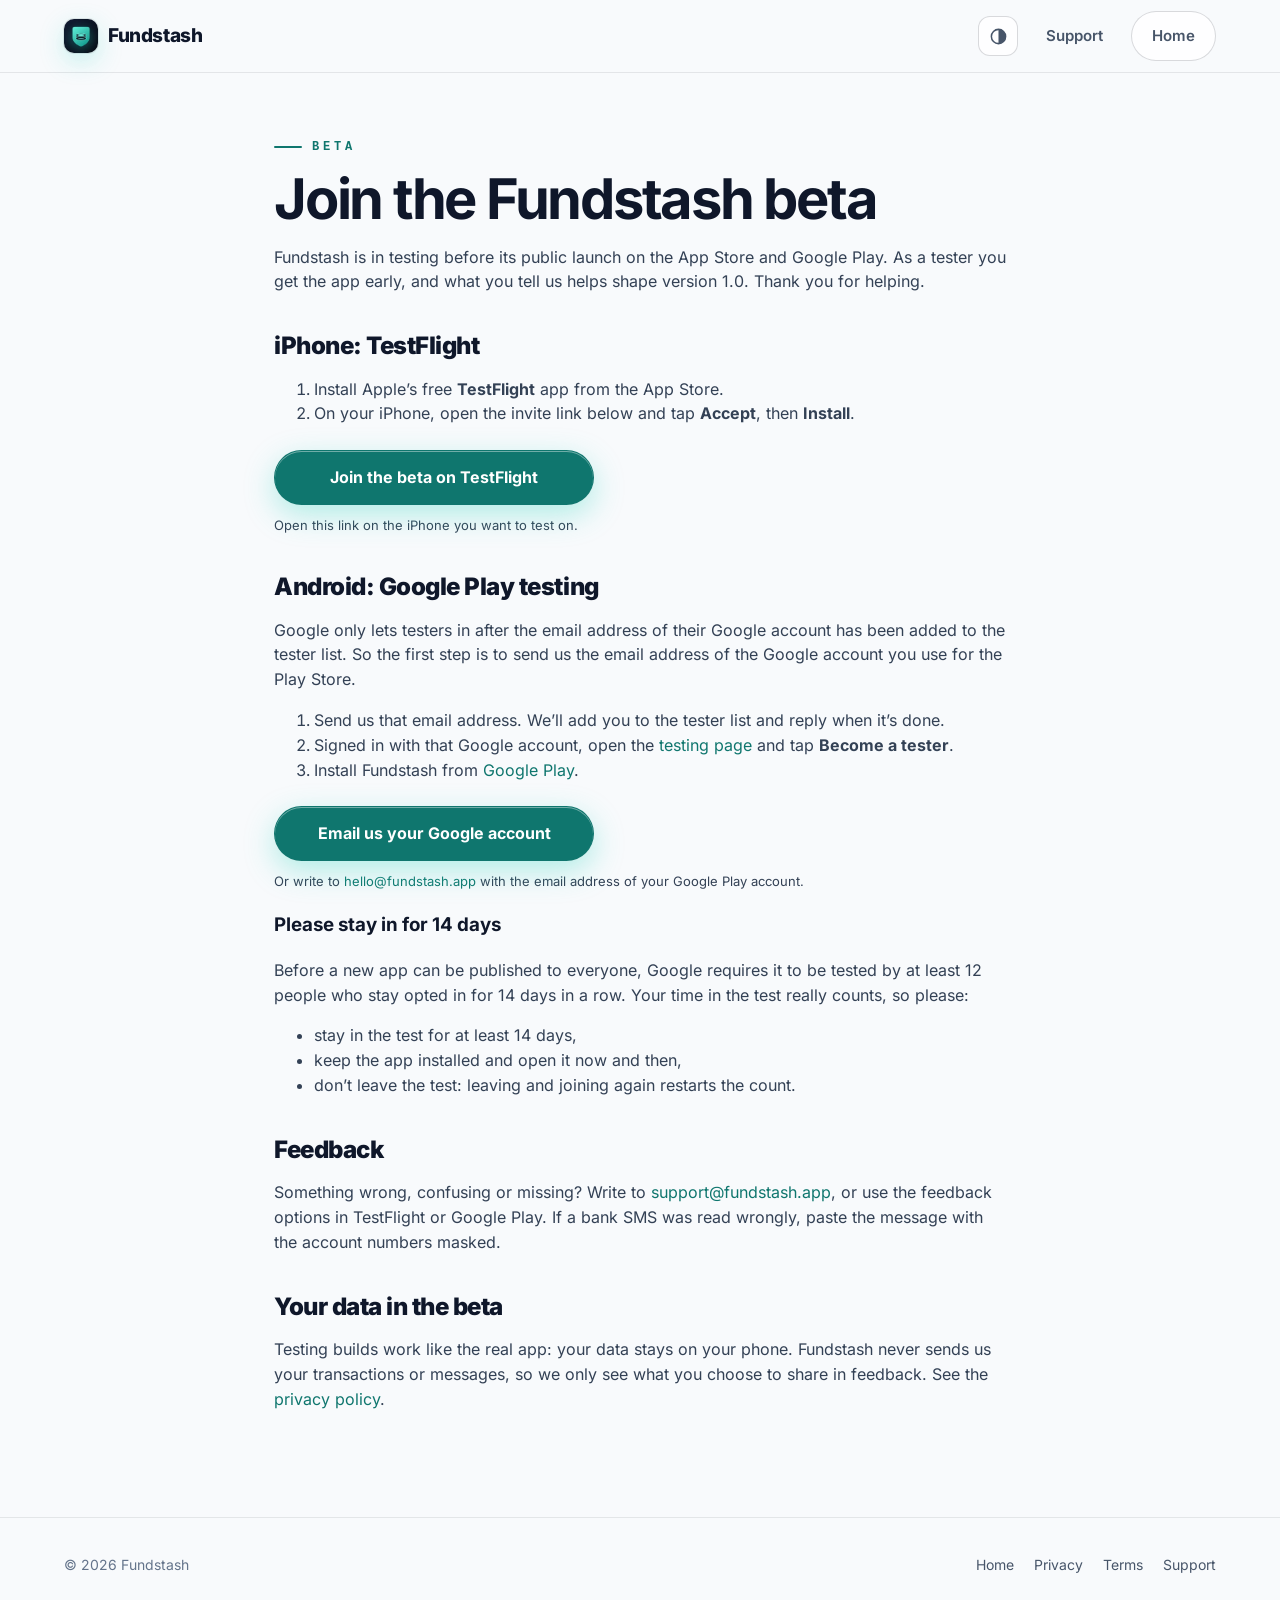
==== beta/index.html @ 2ff74f37 "Beta page for TestFlight and Google Play testing; store buttons lead to the beta until launch" ====
<!doctype html>
<html lang="en">
<head>
  <meta charset="utf-8">
  <meta name="viewport" content="width=device-width, initial-scale=1">
  <title>Join the Fundstash beta</title>
  <meta name="description" content="Fundstash is in testing before its public launch. Join the beta on iPhone with TestFlight or on Android through Google Play testing, and help shape version 1.0.">
  <link rel="canonical" href="https://fundstash.app/beta/">
  <meta property="og:type" content="website">
  <meta property="og:url" content="https://fundstash.app/beta/">
  <meta property="og:title" content="Join the Fundstash beta">
  <meta property="og:description" content="Fundstash is in testing before its public launch. Join on iPhone or Android and help shape version 1.0.">
  <meta property="og:image" content="https://fundstash.app/img/og.jpg">
  <meta property="og:image:width" content="1200">
  <meta property="og:image:height" content="630">
  <meta name="twitter:card" content="summary_large_image">
  <meta name="theme-color" content="#05080F" media="(prefers-color-scheme: dark)">
  <meta name="theme-color" content="#F8FAFC" media="(prefers-color-scheme: light)">
  <link rel="icon" href="/favicon.png">
  <link rel="manifest" href="/site.webmanifest">
  <link rel="stylesheet" href="/styles.css">
  <script src="/js/theme.js"></script>
</head>
<body>
  <header class="nav solid">
    <div class="wrap">
      <a class="brand" href="/"><img src="/img/icon-96.webp" alt="" width="32" height="32">Fundstash</a>
      <nav aria-label="Main"><button class="theme-toggle" id="theme-toggle" type="button" aria-label="Theme: system (click to change)"><svg class="t-system" viewBox="0 0 24 24" aria-hidden="true"><circle cx="12" cy="12" r="9"/><path d="M12 3a9 9 0 0 1 0 18z"/></svg><svg class="t-light" viewBox="0 0 24 24" aria-hidden="true"><circle cx="12" cy="12" r="4"/><path d="M12 2v2M12 20v2M4.93 4.93l1.41 1.41M17.66 17.66l1.41 1.41M2 12h2M20 12h2M6.34 17.66l-1.41 1.41M19.07 4.93l-1.41 1.41"/></svg><svg class="t-dark" viewBox="0 0 24 24" aria-hidden="true"><path d="M21 12.79A9 9 0 1 1 11.21 3 7 7 0 0 0 21 12.79z"/></svg></button><a href="/support/">Support</a><a class="btn btn-ghost" href="/">Home</a></nav>
    </div>
  </header>
  <main class="doc">
    <div class="eyebrow">Beta</div>
    <h1>Join the Fundstash beta</h1>
    <p>Fundstash is in testing before its public launch on the App Store and Google Play. As a tester you get the app early, and what you tell us helps shape version 1.0. Thank you for helping.</p>

    <h2 id="iphone">iPhone: TestFlight</h2>
    <ol>
      <li>Install Apple’s free <strong>TestFlight</strong> app from the App Store.</li>
      <li>On your iPhone, open the invite link below and tap <strong>Accept</strong>, then <strong>Install</strong>.</li>
    </ol>
    <div class="add-to-app">
      <a class="btn btn-primary" href="https://testflight.apple.com/join/BGxNwwqb">Join the beta on TestFlight</a>
      <p class="note">Open this link on the iPhone you want to test on.</p>
    </div>

    <h2 id="android">Android: Google Play testing</h2>
    <p>Google only lets testers in after the email address of their Google account has been added to the tester list. So the first step is to send us the email address of the Google account you use for the Play Store.</p>
    <ol>
      <li>Send us that email address. We’ll add you to the tester list and reply when it’s done.</li>
      <li>Signed in with that Google account, open the <a href="https://play.google.com/apps/testing/com.fundstash.app">testing page</a> and tap <strong>Become a tester</strong>.</li>
      <li>Install Fundstash from <a href="https://play.google.com/store/apps/details?id=com.fundstash.app">Google Play</a>.</li>
    </ol>
    <div class="add-to-app">
      <a class="btn btn-primary" href="mailto:hello@fundstash.app?subject=Add%20me%20to%20the%20Android%20beta&amp;body=Hi%2C%20please%20add%20me%20to%20the%20Fundstash%20Android%20beta.%0A%0AThe%20Google%20account%20email%20I%20use%20for%20Google%20Play%3A%20">Email us your Google account</a>
      <!-- DM link: add social handle here -->
      <p class="note">Or write to <a href="mailto:hello@fundstash.app">hello@fundstash.app</a> with the email address of your Google Play account.</p>
    </div>

    <h3 id="fourteen-days">Please stay in for 14 days</h3>
    <p>Before a new app can be published to everyone, Google requires it to be tested by at least 12 people who stay opted in for 14 days in a row. Your time in the test really counts, so please:</p>
    <ul>
      <li>stay in the test for at least 14 days,</li>
      <li>keep the app installed and open it now and then,</li>
      <li>don’t leave the test: leaving and joining again restarts the count.</li>
    </ul>

    <h2 id="feedback">Feedback</h2>
    <p>Something wrong, confusing or missing? Write to <a href="mailto:support@fundstash.app">support@fundstash.app</a>, or use the feedback options in TestFlight or Google Play. If a bank SMS was read wrongly, paste the message with the account numbers masked.</p>

    <h2 id="privacy">Your data in the beta</h2>
    <p>Testing builds work like the real app: your data stays on your phone. Fundstash never sends us your transactions or messages, so we only see what you choose to share in feedback. See the <a href="/privacy/">privacy policy</a>.</p>
  </main>
  <footer>
    <div class="wrap">
      <span>© 2026 Fundstash</span>
      <nav aria-label="Footer"><a href="/">Home</a><a href="/privacy/">Privacy</a><a href="/terms/">Terms</a><a href="/support/">Support</a></nav>
    </div>
  </footer>
</body>
</html>
---- styles.css ----
/* fundstash.app — self-hosted everything: no third-party fonts, scripts or trackers. */
@font-face {
  font-family: 'Inter';
  src: url('/fonts/inter-var.woff2') format('woff2');
  font-weight: 100 900;
  font-display: swap;
}

:root {
  color-scheme: dark light;
  --bg: #05080f;
  --bg-2: #0b1220;
  --card: #111a29;
  --card-2: #172235;
  --border: rgba(148, 163, 184, 0.14);
  --border-strong: rgba(148, 163, 184, 0.24);
  --text: #f8fafc;
  --text-2: #a5b4c8;
  --muted: #8594aa;
  --accent: #2dd4bf;
  --accent-2: #22d3ee;
  --mint: #5eead4;
  --indigo: #818cf8;
  --danger: #f87171;
  --radius: 26px;
  --max: 1200px;
  --ease: cubic-bezier(0.22, 1, 0.36, 1);
  --surface: rgba(17, 26, 41, 0.85);
  --surface-solid: #0d1421;
  --tile-a: rgba(23, 34, 53, 0.9);
  --tile-b: rgba(13, 20, 33, 0.9);
  --nav-bg: rgba(5, 8, 15, 0.9);
  --chip-bg: rgba(15, 23, 37, 0.94);
  --shadow: rgba(0, 0, 0, 0.5);
  --device-glow: rgba(45, 212, 191, 0.18);
  --grid-line: rgba(148, 163, 184, 0.06);
  --doc-text: #cbd5e1;
  --on-accent: #04201c;
  --success: #34d399;
  --bezel: linear-gradient(145deg, #4a5568 0%, #151b27 24%, #0b0f17 62%, #2a3446 100%);
  --bezel-edge: rgba(255, 255, 255, 0.12);
  --screen-bg: #090d16;
  font-family: 'Inter', ui-sans-serif, system-ui, -apple-system, 'Segoe UI', Roboto, Arial, sans-serif;
  font-feature-settings: 'ss01', 'cv11';
}

/* light palette = the app's; used when the system is light (unless Dark was picked) or when Light was picked */
@media (prefers-color-scheme: light) {
  :root:not([data-theme="dark"]) {
    color-scheme: light;
    --bg: #f8fafc;
    --bg-2: #eef2f7;
    --card: #ffffff;
    --card-2: #f1f5f9;
    --border: rgba(15, 23, 42, 0.09);
    --border-strong: rgba(15, 23, 42, 0.16);
    --text: #0f172a;
    --text-2: #475569;
    --muted: #64748b;
    --accent: #0f766e;
    --accent-2: #0891b2;
    --mint: #0f766e;
    --indigo: #6366f1;
    --danger: #b91c1c;
    --surface: rgba(255, 255, 255, 0.92);
    --surface-solid: #ffffff;
    --tile-a: #ffffff;
    --tile-b: #f8fafc;
    --nav-bg: rgba(248, 250, 252, 0.92);
    --chip-bg: rgba(255, 255, 255, 0.97);
    --shadow: rgba(15, 23, 42, 0.14);
    --device-glow: rgba(13, 148, 136, 0.12);
    --grid-line: rgba(15, 23, 42, 0.05);
    --doc-text: #334155;
    --success: #047857;
    --on-accent: #ffffff;
    --bezel: linear-gradient(145deg, #f1f5f9 0%, #cbd5e1 26%, #e2e8f0 60%, #94a3b8 100%);
    --bezel-edge: rgba(15, 23, 42, 0.18);
    --screen-bg: #f8fafc;
  }
}
:root[data-theme="light"] {
  color-scheme: light;
  --bg: #f8fafc;
  --bg-2: #eef2f7;
  --card: #ffffff;
  --card-2: #f1f5f9;
  --border: rgba(15, 23, 42, 0.09);
  --border-strong: rgba(15, 23, 42, 0.16);
  --text: #0f172a;
  --text-2: #475569;
  --muted: #64748b;
  --accent: #0f766e;
  --accent-2: #0891b2;
  --mint: #0f766e;
  --indigo: #6366f1;
  --danger: #b91c1c;
  --surface: rgba(255, 255, 255, 0.92);
  --surface-solid: #ffffff;
  --tile-a: #ffffff;
  --tile-b: #f8fafc;
  --nav-bg: rgba(248, 250, 252, 0.92);
  --chip-bg: rgba(255, 255, 255, 0.97);
  --shadow: rgba(15, 23, 42, 0.14);
  --device-glow: rgba(13, 148, 136, 0.12);
  --grid-line: rgba(15, 23, 42, 0.05);
  --doc-text: #334155;
  --success: #047857;
  --on-accent: #ffffff;
  --bezel: linear-gradient(145deg, #f1f5f9 0%, #cbd5e1 26%, #e2e8f0 60%, #94a3b8 100%);
  --bezel-edge: rgba(15, 23, 42, 0.18);
  --screen-bg: #f8fafc;
}
:root[data-theme="dark"] { color-scheme: dark; }

* { box-sizing: border-box; }
html { background: var(--bg); scroll-behavior: smooth; scroll-padding-top: 84px; }
body { margin: 0; background: var(--bg); color: var(--text); line-height: 1.55; -webkit-font-smoothing: antialiased; overflow-x: clip; }
img, video, canvas { max-width: 100%; display: block; }
a { color: var(--accent); text-decoration: none; }
a:hover { text-decoration: underline; }
:focus-visible { outline: 2px solid var(--accent); outline-offset: 3px; border-radius: 8px; }
::selection { background: rgba(45, 212, 191, 0.35); }

.wrap { width: 100%; max-width: var(--max); margin: 0 auto; padding: 0 24px; }
.skip { position: absolute; left: -999px; }
.skip:focus { left: 16px; top: 12px; background: var(--card); padding: 8px 12px; z-index: 100; }
.grad { background: linear-gradient(100deg, var(--mint), var(--accent) 45%, var(--accent-2) 75%, var(--indigo)); -webkit-background-clip: text; background-clip: text; color: transparent; }
.eyebrow { display: inline-flex; align-items: center; gap: 10px; font-family: ui-monospace, SFMono-Regular, Menlo, Consolas, monospace; letter-spacing: 0.32em; text-transform: uppercase; color: var(--accent); font-size: 12px; font-weight: 700; }
.eyebrow::before { content: ''; width: 28px; height: 2px; border-radius: 2px; background: var(--accent); }
.note { color: var(--muted); font-size: 13px; }

/* "Add to Fundstash App" on the shared split and IOU pages (the CSP allows no inline styles) */
.add-to-app { margin-top: 24px; }
.add-to-app .btn { width: 100%; max-width: 320px; justify-content: center; padding: 14px 24px; font-size: 16px; }
.add-to-app .btn:hover { text-decoration: none; }
.add-to-app .note { margin-top: 10px; }
.link-privacy { margin-top: 18px; }

/* ---------- nav ---------- */
.nav { position: fixed; inset: 0 0 auto 0; z-index: 50; transition: background 0.4s var(--ease), border-color 0.4s var(--ease); border-bottom: 1px solid transparent; }
.nav.scrolled, .nav.solid { background: var(--nav-bg); border-bottom-color: var(--border); }
.nav .wrap { display: flex; align-items: center; gap: 24px; height: 72px; }
.brand { display: flex; align-items: center; gap: 10px; color: var(--text); font-weight: 800; font-size: 19px; letter-spacing: -0.02em; }
.brand:hover { text-decoration: none; }
.brand img { width: 34px; height: 34px; border-radius: 10px; box-shadow: 0 0 0 1px var(--border), 0 8px 24px rgba(45, 212, 191, 0.25); }
.nav nav { margin-left: auto; display: flex; gap: 28px; align-items: center; }
.nav nav a { color: var(--text-2); font-weight: 600; font-size: 15px; transition: color 0.2s; }
.nav nav a:hover { color: var(--text); text-decoration: none; }
.nav nav a.btn-primary, .nav nav a.btn-primary:hover { color: var(--on-accent); }
.theme-toggle { flex: none; display: grid; place-items: center; width: 40px; height: 40px; padding: 0; border-radius: 12px; border: 1px solid var(--border-strong); background: var(--surface); color: var(--text-2); cursor: pointer; transition: color 0.2s, border-color 0.2s; }
.theme-toggle:hover { color: var(--text); border-color: var(--accent); }
.theme-toggle svg { display: none; width: 19px; height: 19px; fill: none; stroke: currentColor; stroke-width: 1.9; stroke-linecap: round; stroke-linejoin: round; }
html:not([data-theme-choice]) .theme-toggle .t-system, [data-theme-choice="system"] .theme-toggle .t-system,
[data-theme-choice="light"] .theme-toggle .t-light, [data-theme-choice="dark"] .theme-toggle .t-dark { display: block; }
.theme-toggle .t-system path { fill: currentColor; stroke: none; }
@media (max-width: 760px) { .nav nav a:not(.btn) { display: none; } }
@media (max-width: 760px) { .nav nav { gap: 10px; } }
@media (max-width: 360px) { .nav .wrap { gap: 12px; } .nav .btn { padding: 10px 14px; font-size: 14px; } .theme-toggle { width: 36px; height: 36px; } }

.btn { position: relative; display: inline-flex; align-items: center; gap: 8px; padding: 12px 20px; border-radius: 999px; font-weight: 700; font-size: 15px; border: 1px solid transparent; transition: transform 0.3s var(--ease), box-shadow 0.3s var(--ease), background 0.3s; }
.btn:hover { text-decoration: none; transform: translateY(-2px); }
.btn-primary { background: linear-gradient(135deg, var(--mint), var(--accent)); color: var(--on-accent); box-shadow: 0 10px 30px rgba(45, 212, 191, 0.35), inset 0 1px 0 rgba(255, 255, 255, 0.4); }
.btn-primary:hover { box-shadow: 0 16px 40px rgba(45, 212, 191, 0.5), inset 0 1px 0 rgba(255, 255, 255, 0.4); }
.btn-ghost { border-color: var(--border-strong); color: var(--text); background: var(--surface); }
.btn-ghost:hover { border-color: var(--accent); }

/* ---------- hero ---------- */
.hero { position: relative; min-height: 100vh; min-height: 100svh; display: flex; align-items: center; overflow: hidden; isolation: isolate; }
.hero-bg { position: absolute; inset: 0; z-index: -2; background:
  radial-gradient(60% 50% at 75% 45%, rgba(45, 212, 191, 0.18), transparent 70%),
  radial-gradient(45% 45% at 95% 90%, rgba(129, 140, 248, 0.16), transparent 70%),
  radial-gradient(40% 40% at 5% 10%, rgba(34, 211, 238, 0.10), transparent 70%), var(--bg); }
.hero-grid { position: absolute; inset: 0; z-index: -2; background-image: linear-gradient(var(--grid-line) 1px, transparent 1px), linear-gradient(90deg, var(--grid-line) 1px, transparent 1px); background-size: 64px 64px; -webkit-mask-image: radial-gradient(70% 60% at 60% 50%, #000 30%, transparent 80%); mask-image: radial-gradient(70% 60% at 60% 50%, #000 30%, transparent 80%); }
#scene { position: absolute; inset: 0; z-index: -1; width: 100%; height: 100%; opacity: 0; transition: opacity 1.2s var(--ease); }
#scene.ready { opacity: 1; }
.hero .wrap { position: relative; padding-top: 110px; padding-bottom: 80px; }
.hero-copy { max-width: 700px; }
.hero h1 { font-size: clamp(40px, min(6.2vw, 10vh), 84px); line-height: 0.98; letter-spacing: -0.045em; font-weight: 850; margin: 22px 0 22px; }
.hero h1 .line { display: block; overflow: hidden; padding-bottom: 0.06em; }
.hero h1 .line > span { display: inline-block; will-change: transform; }
.lead { font-size: clamp(17px, 1.6vw, 20px); color: var(--text-2); max-width: 520px; margin: 0 0 32px; }
.cta { display: flex; flex-wrap: wrap; gap: 12px; }
.store { display: inline-flex; align-items: center; gap: 12px; padding: 12px 20px 12px 16px; border-radius: 18px; border: 1px solid var(--border-strong); background: var(--surface); color: var(--text); transition: transform 0.35s var(--ease), border-color 0.3s, box-shadow 0.35s var(--ease); }
.store:hover { text-decoration: none; transform: translateY(-3px); border-color: var(--accent); box-shadow: 0 14px 40px rgba(45, 212, 191, 0.18); }
.store svg { width: 28px; height: 28px; flex: none; }
.store small { display: block; font-size: 11px; color: var(--text-2); line-height: 1.2; }
.store strong { display: block; font-size: 17px; line-height: 1.25; letter-spacing: -0.01em; }
.pills { display: flex; flex-wrap: wrap; gap: 8px; margin-top: 28px; }
.pill { display: inline-flex; align-items: center; gap: 8px; padding: 7px 14px; border-radius: 999px; background: var(--surface); border: 1px solid var(--border); color: var(--text-2); font-size: 13px; font-weight: 600; }
.pill i { width: 7px; height: 7px; border-radius: 50%; background: var(--accent); box-shadow: 0 0 10px var(--accent); }
.scroll-hint { position: absolute; left: 50%; bottom: 28px; transform: translateX(-50%); width: 26px; height: 42px; border-radius: 14px; border: 2px solid var(--border-strong); }
.scroll-hint::after { content: ''; position: absolute; left: 50%; top: 8px; width: 4px; height: 8px; margin-left: -2px; border-radius: 2px; background: var(--accent); animation: hint 1.8s var(--ease) infinite; }
@keyframes hint { 0% { transform: translateY(0); opacity: 1; } 70% { transform: translateY(14px); opacity: 0; } 100% { opacity: 0; } }
.hero-fallback { display: none; }
.no-webgl .hero-fallback { display: block; position: absolute; right: 6%; top: 50%; transform: translateY(-50%) rotate(6deg); width: min(300px, 32vw); }
@media (max-width: 900px) {
  .hero { align-items: flex-start; }
  .hero .wrap { padding-top: 100px; padding-bottom: 62vh; }
  .hero h1 { font-size: clamp(42px, 11vw, 64px); }
  .scroll-hint { display: none; }
  .no-webgl .hero-fallback { right: 50%; top: auto; bottom: 6vh; transform: translateX(50%) rotate(4deg); width: 48vw; }
}

@media (min-width: 901px) and (max-height: 780px) {
  .hero .wrap { padding-top: 92px; padding-bottom: 48px; }
  .hero h1 { margin: 16px 0; }
  .lead { margin-bottom: 22px; }
  .pills { margin-top: 18px; }
  .scroll-hint { display: none; }
}

/* ---------- marquee ---------- */
.marquee { position: relative; overflow: hidden; border-block: 1px solid var(--border); background: linear-gradient(90deg, rgba(45, 212, 191, 0.06), rgba(129, 140, 248, 0.06)); padding: 18px 0; -webkit-mask-image: linear-gradient(90deg, transparent, #000 10%, #000 90%, transparent); mask-image: linear-gradient(90deg, transparent, #000 10%, #000 90%, transparent); }
.marquee-track { display: flex; gap: 48px; width: max-content; animation: marquee 38s linear infinite; }
.marquee span { display: inline-flex; align-items: center; gap: 12px; font-weight: 700; font-size: 18px; color: var(--text-2); white-space: nowrap; }
.marquee span::before { content: '✦'; color: var(--accent); }
@keyframes marquee { to { transform: translateX(-50%); } }

/* ---------- sections ---------- */
section { position: relative; padding: 130px 0; }
@media (max-width: 700px) { section { padding: 84px 0; } }
h2 { font-size: clamp(36px, 5.2vw, 68px); letter-spacing: -0.04em; line-height: 1.02; margin: 16px 0 18px; font-weight: 850; }
.section-lead { color: var(--text-2); font-size: clamp(17px, 1.5vw, 20px); max-width: 640px; margin: 0; }
.center { text-align: center; }
.center .section-lead { margin: 0 auto; }

/* ---------- 3D CSS phone ---------- */
.device { position: relative; width: 300px; aspect-ratio: 388 / 838; border-radius: 14.4% / 6.7%; background: var(--screen-bg);
  box-shadow: 0 0 0 1px var(--bezel-edge), 0 40px 100px var(--shadow), 0 0 140px var(--device-glow); }
.device::before { content: ''; position: absolute; inset: 0; border-radius: inherit; background: linear-gradient(115deg, rgba(255, 255, 255, 0.1), transparent 26%, transparent 72%, rgba(255, 255, 255, 0.04)); pointer-events: none; z-index: 3; }
/* all screen, no bezel: the screenshot has the same proportions as the box, so nothing is cropped */
.device .screen { position: absolute; inset: 0; border-radius: inherit; overflow: hidden; }
.device .screen img { position: absolute; inset: 0; width: 100%; height: 100%; object-fit: cover; opacity: 0; transform: scale(1.04); transition: opacity 0.7s var(--ease), transform 0.9s var(--ease); }
.device .screen img.on { opacity: 1; transform: none; }
.device .glare { position: absolute; inset: 0; border-radius: inherit; z-index: 4; pointer-events: none; background: radial-gradient(60% 40% at var(--gx, 30%) var(--gy, 10%), rgba(255, 255, 255, 0.1), transparent 60%); }

/* ---------- story (pinned scroll) ---------- */
.story { padding: 0; }
.story-head { padding: 130px 0 40px; }
@media (max-width: 700px) { .story-head { padding: 84px 0 32px; } }
.story-scroll { --steps: 6; position: relative; height: calc(var(--steps) * 75vh); }
.story-stage { position: sticky; top: 0; height: 100vh; display: grid; grid-template-columns: 1fr 1fr; align-items: center; gap: 40px; }
.story-text { position: relative; height: 340px; }
.step { position: absolute; top: 0; right: 0; left: max(24px, calc((100vw - var(--max)) / 2 + 24px)); max-width: 520px; opacity: 0; transform: translateY(30px); transition: opacity 0.6s var(--ease), transform 0.6s var(--ease); pointer-events: none; }
.step.on { opacity: 1; transform: none; pointer-events: auto; }
.step .num { font-family: ui-monospace, Menlo, Consolas, monospace; color: var(--accent); font-weight: 700; letter-spacing: 0.2em; font-size: 13px; }
.step h3 { font-size: clamp(32px, 3.6vw, 52px); letter-spacing: -0.035em; line-height: 1.04; margin: 12px 0 14px; }
.step p { color: var(--text-2); font-size: 18px; margin: 0; }
.progress { position: absolute; left: max(24px, calc((100vw - var(--max)) / 2 + 24px)); bottom: -40px; display: flex; gap: 8px; }
.progress i { width: 28px; height: 4px; border-radius: 2px; background: var(--border-strong); transition: background 0.4s; }
.progress i.on { background: var(--accent); }
.story-phone { position: relative; display: grid; place-items: center; perspective: 1400px; height: 100vh; }
.story-phone .device { width: min(320px, 25vw, calc((100svh - 150px) * 388 / 838)); }
.chip { position: absolute; z-index: 5; padding: 12px 16px; border-radius: 16px; background: var(--chip-bg); border: 1px solid rgba(94, 234, 212, 0.4); box-shadow: 0 20px 50px var(--shadow), 0 0 30px rgba(45, 212, 191, 0.12); font-weight: 700; font-size: 15px; white-space: nowrap; opacity: 0; transform: translateY(16px) scale(0.92); transition: opacity 0.5s var(--ease), transform 0.6s var(--ease); }
.chip small { display: block; font-weight: 600; font-size: 12px; color: var(--text-2); }
.chip.on { opacity: 1; transform: none; }
.chip.c1 { left: 2%; top: 22%; } .chip.c2 { right: 2%; top: 48%; } .chip.c3 { left: 6%; bottom: 16%; }
.story-mobile { display: none; }
@media (max-width: 900px) {
  .story-scroll { display: none; }
  .story-mobile { display: grid; gap: 64px; padding-bottom: 90px; }
  .story-mobile article { display: grid; gap: 26px; justify-items: center; text-align: center; }
  .story-mobile .device { width: min(240px, 60vw, calc(56svh * 388 / 838)); }
  .story-mobile .device .screen img { opacity: 1; transform: none; }
  .story-mobile h3 { font-size: 32px; letter-spacing: -0.03em; margin: 8px 0; }
  .story-mobile p { color: var(--text-2); margin: 0; }
}

/* ---------- icons ---------- */
.sprite { display: none; }
.ico { flex: none; display: grid; place-items: center; width: 46px; height: 46px; border-radius: 14px; color: var(--mint);
  background: linear-gradient(160deg, rgba(45, 212, 191, 0.16), rgba(129, 140, 248, 0.08)); border: 1px solid rgba(94, 234, 212, 0.28); box-shadow: inset 0 1px 0 rgba(255, 255, 255, 0.06); }
.ico svg { width: 22px; height: 22px; fill: none; stroke: currentColor; stroke-width: 1.8; stroke-linecap: round; stroke-linejoin: round; }

/* ---------- vault (privacy) ---------- */
#privacy { overflow-x: clip; }
.vault { display: grid; grid-template-columns: 1fr 1fr; gap: 60px; align-items: center; }
.shield-wrap { position: relative; aspect-ratio: 1; perspective: 900px; display: grid; place-items: center; }
.ring { position: absolute; inset: 8%; border-radius: 50%; border: 1px solid rgba(94, 234, 212, 0.35); transform-style: preserve-3d; animation: spin 18s linear infinite; }
.ring:nth-child(2) { inset: 18%; border-color: rgba(129, 140, 248, 0.35); animation-duration: 13s; animation-direction: reverse; }
.ring:nth-child(3) { inset: 0; border-style: dashed; border-color: rgba(148, 163, 184, 0.18); animation-duration: 40s; }
.ring::after { content: ''; position: absolute; top: -5px; left: 50%; width: 10px; height: 10px; border-radius: 50%; background: var(--accent); box-shadow: 0 0 18px var(--accent); }
.ring:nth-child(2)::after { background: var(--indigo); box-shadow: 0 0 18px var(--indigo); }
@keyframes spin { from { transform: rotateX(68deg) rotateZ(0); } to { transform: rotateX(68deg) rotateZ(360deg); } }
.shield-wrap::before { content: ''; position: absolute; inset: 22%; border-radius: 50%; background: radial-gradient(closest-side, rgba(45, 212, 191, 0.35), transparent); }
.shield { position: relative; width: 44%; animation: bob 6s ease-in-out infinite; will-change: transform; }
@keyframes bob { 50% { transform: translateY(-14px); } }
.locals { display: grid; gap: 14px; margin-top: 30px; }
.local { display: flex; gap: 16px; align-items: flex-start; padding: 18px 20px; border-radius: 20px; background: var(--surface); border: 1px solid var(--border); }
.local b { display: block; font-size: 17px; }
.local span { color: var(--text-2); font-size: 15px; }
@media (max-width: 900px) { .vault { grid-template-columns: 1fr; } .shield-wrap { max-width: 300px; width: 100%; margin: 0 auto; } }

/* ---------- bento ---------- */
.bento { display: grid; grid-template-columns: repeat(6, 1fr); gap: 16px; margin-top: 56px; perspective: 1200px; }
.tile { --mx: 50%; --my: 50%; position: relative; grid-column: span 2; padding: 26px; border-radius: var(--radius); background: linear-gradient(160deg, var(--tile-a), var(--tile-b)); border: 1px solid var(--border); overflow: hidden; transform-style: preserve-3d; transition: border-color 0.3s; min-height: 210px; }
.tile::before { content: ''; position: absolute; inset: 0; background: radial-gradient(420px circle at var(--mx) var(--my), rgba(45, 212, 191, 0.14), transparent 45%); opacity: 0; transition: opacity 0.4s; pointer-events: none; }
.tile:hover { border-color: rgba(94, 234, 212, 0.35); }
.tile:hover::before { opacity: 1; }
.tile.wide { grid-column: span 3; }
.tile.cur { grid-column: span 4; }
.coins { display: flex; flex-wrap: wrap; gap: 8px; margin-top: 18px; }
.coins span { padding: 6px 12px; border-radius: 999px; font-size: 13px; font-weight: 700; color: var(--text); background: rgba(45, 212, 191, 0.08); border: 1px solid rgba(94, 234, 212, 0.22); }
.coins span:last-child { color: var(--mint); }
.tile h3 { margin: 16px 0 8px; font-size: 21px; letter-spacing: -0.02em; }
.tile p { margin: 0; color: var(--text-2); font-size: 15px; }
.tile .mini { position: absolute; right: 52px; top: 34px; width: 140px; height: auto; border-radius: 14.4% / 6.7%; transform: rotate(6deg); box-shadow: 0 24px 60px var(--shadow), 0 0 0 1px rgba(255, 255, 255, 0.08); transition: transform 0.6s var(--ease); -webkit-mask-image: linear-gradient(#000 62%, transparent); mask-image: linear-gradient(#000 62%, transparent); }
.tile:hover .mini { transform: rotate(2deg) translateY(-10px) scale(1.03); }
.tile.has-mini { padding-right: 220px; min-height: 300px; display: flex; flex-direction: column; justify-content: flex-end; }
@media (max-width: 1000px) { .bento { grid-template-columns: repeat(2, 1fr); } .tile, .tile.wide { grid-column: span 1; } .tile.cur { grid-column: span 2; } .tile.has-mini { padding-right: 26px; padding-top: 250px; justify-content: flex-start; } .tile .mini { width: 120px; top: 22px; right: 22px; } }
@media (max-width: 600px) { .bento { grid-template-columns: 1fr; } .tile.cur { grid-column: span 1; } }

/* ---------- tour video ---------- */
.screen-frame { margin-top: 56px; perspective: 1600px; }
.screen-frame .frame { border-radius: 24px; padding: 10px; background: var(--bezel); box-shadow: 0 60px 140px var(--shadow), 0 0 120px var(--device-glow); transform-origin: 50% 100%; will-change: transform; }
.screen-frame video { width: 100%; border-radius: 16px; aspect-ratio: 16 / 9; background: #000; }

/* ---------- compare ---------- */
#compare { padding-top: 40px; }
.compare { max-width: 940px; margin: 48px auto 0; border-radius: var(--radius); border: 1px solid var(--border); background: linear-gradient(160deg, var(--tile-a), var(--tile-b)); overflow: hidden; }
.compare table { width: 100%; border-collapse: collapse; font-size: 16px; }
.compare th, .compare td { padding: 18px 22px; text-align: left; vertical-align: middle; border-top: 1px solid var(--border); }
.compare thead th { border-top: 0; font-size: 14px; color: var(--muted); font-weight: 700; }
.compare tbody th { color: var(--text-2); font-weight: 600; width: 30%; }
.compare td { font-weight: 600; }
.compare td:nth-child(2) { color: var(--text); background: rgba(45, 212, 191, 0.06); }
.compare thead th:nth-child(2) { background: rgba(45, 212, 191, 0.06); color: var(--text); }
.compare td:nth-child(3) { color: var(--muted); }
.compare td svg { width: 18px; height: 18px; fill: none; stroke-width: 2.4; stroke-linecap: round; stroke-linejoin: round; vertical-align: -3px; margin-right: 10px; }
.compare .yes { stroke: var(--accent); }
.compare .no { stroke: var(--danger); opacity: 0.8; }
.brand-mini { display: inline-flex; align-items: center; gap: 8px; font-size: 16px; color: var(--text); font-weight: 800; }
.brand-mini img { border-radius: 6px; }
@media (max-width: 640px) {
  .compare table { font-size: 14px; table-layout: fixed; }
  .compare thead th:first-child { width: 28%; }
  .brand-mini { font-size: 14px; }
  .brand-mini img { display: none; }
  .compare th, .compare td { padding: 14px 12px; }
  .compare tbody th { width: auto; }
  .compare td svg { display: block; margin: 0 0 6px; }
}

/* ---------- faq ---------- */
.faq { max-width: 860px; margin: 48px auto 0; }
details { border-bottom: 1px solid var(--border); }
summary { list-style: none; cursor: pointer; display: flex; justify-content: space-between; align-items: center; gap: 20px; padding: 24px 4px; font-weight: 700; font-size: clamp(17px, 1.6vw, 21px); letter-spacing: -0.01em; }
summary::-webkit-details-marker { display: none; }
summary::after { content: '+'; font-size: 28px; font-weight: 300; color: var(--accent); transition: transform 0.4s var(--ease); }
details[open] summary::after { transform: rotate(45deg); }
details p { margin: 0 4px 24px; color: var(--text-2); font-size: 17px; max-width: 760px; }

/* ---------- final cta ---------- */
.final { text-align: center; overflow: hidden; padding-bottom: 0; }
.final h2 { font-size: clamp(44px, 8vw, 110px); }
.fan { --fw: clamp(118px, 19vw, 220px); position: relative; height: calc(var(--fw) * 1.95); margin: 60px auto 0; max-width: 900px; perspective: 1600px; }
.fan .device { position: absolute; left: 50%; top: 40px; width: var(--fw); margin-left: calc(var(--fw) / -2); transform-origin: 50% 130%; }
.final .cta { justify-content: center; margin-top: 34px; }

/* ---------- footer ---------- */
footer { border-top: 1px solid var(--border); padding: 36px 0 52px; color: var(--muted); font-size: 14px; position: relative; z-index: 2; background: var(--bg); }
footer .wrap { display: flex; flex-wrap: wrap; gap: 18px; align-items: center; justify-content: space-between; }
footer nav { display: flex; gap: 20px; flex-wrap: wrap; }
footer a { color: var(--text-2); }

/* ---------- reveal ---------- */
.js [data-reveal] { opacity: 0; transform: translateY(40px); }
.reduce [data-reveal] { opacity: 1 !important; transform: none !important; }

/* ---------- documents (privacy, terms, support) ---------- */
.doc { max-width: 780px; padding: 130px 24px 90px; margin: 0 auto; }
.doc h1 { font-size: clamp(38px, 5vw, 56px); letter-spacing: -0.04em; line-height: 1.04; margin: 14px 0 14px; }
.doc h2 { font-size: 24px; letter-spacing: -0.02em; margin-top: 40px; }
.doc p, .doc li { color: var(--doc-text); }
.doc table { width: 100%; border-collapse: collapse; margin: 14px 0; font-size: 15px; }
.doc th, .doc td { border: 1px solid var(--border-strong); padding: 10px; text-align: left; vertical-align: top; }
.doc th { background: var(--card); }
.doc .updated { color: var(--muted); }

/* ---------- shared split viewer ---------- */
.split-card { background: linear-gradient(160deg, var(--tile-a), var(--tile-b)); border: 1px solid var(--border); border-radius: var(--radius); padding: 24px; margin: 20px 0; }
.split-total { font-size: 44px; font-weight: 850; letter-spacing: -0.03em; }
.person { display: flex; justify-content: space-between; align-items: center; gap: 12px; padding: 14px 0; border-top: 1px solid var(--border); }
.person:first-of-type { border-top: 0; }
.tag { font-size: 12px; font-weight: 800; border-radius: 999px; padding: 4px 10px; }
.tag.paid { background: rgba(52, 211, 153, 0.15); color: var(--success); }
.tag.owes { background: rgba(248, 113, 113, 0.14); color: var(--danger); }
.tag.payer { background: rgba(45, 212, 191, 0.15); color: var(--accent); }

@media (prefers-reduced-motion: reduce) {
  html { scroll-behavior: auto; }
  *, *::before, *::after { animation-duration: 0.001ms !important; animation-iteration-count: 1 !important; transition-duration: 0.001ms !important; }
}
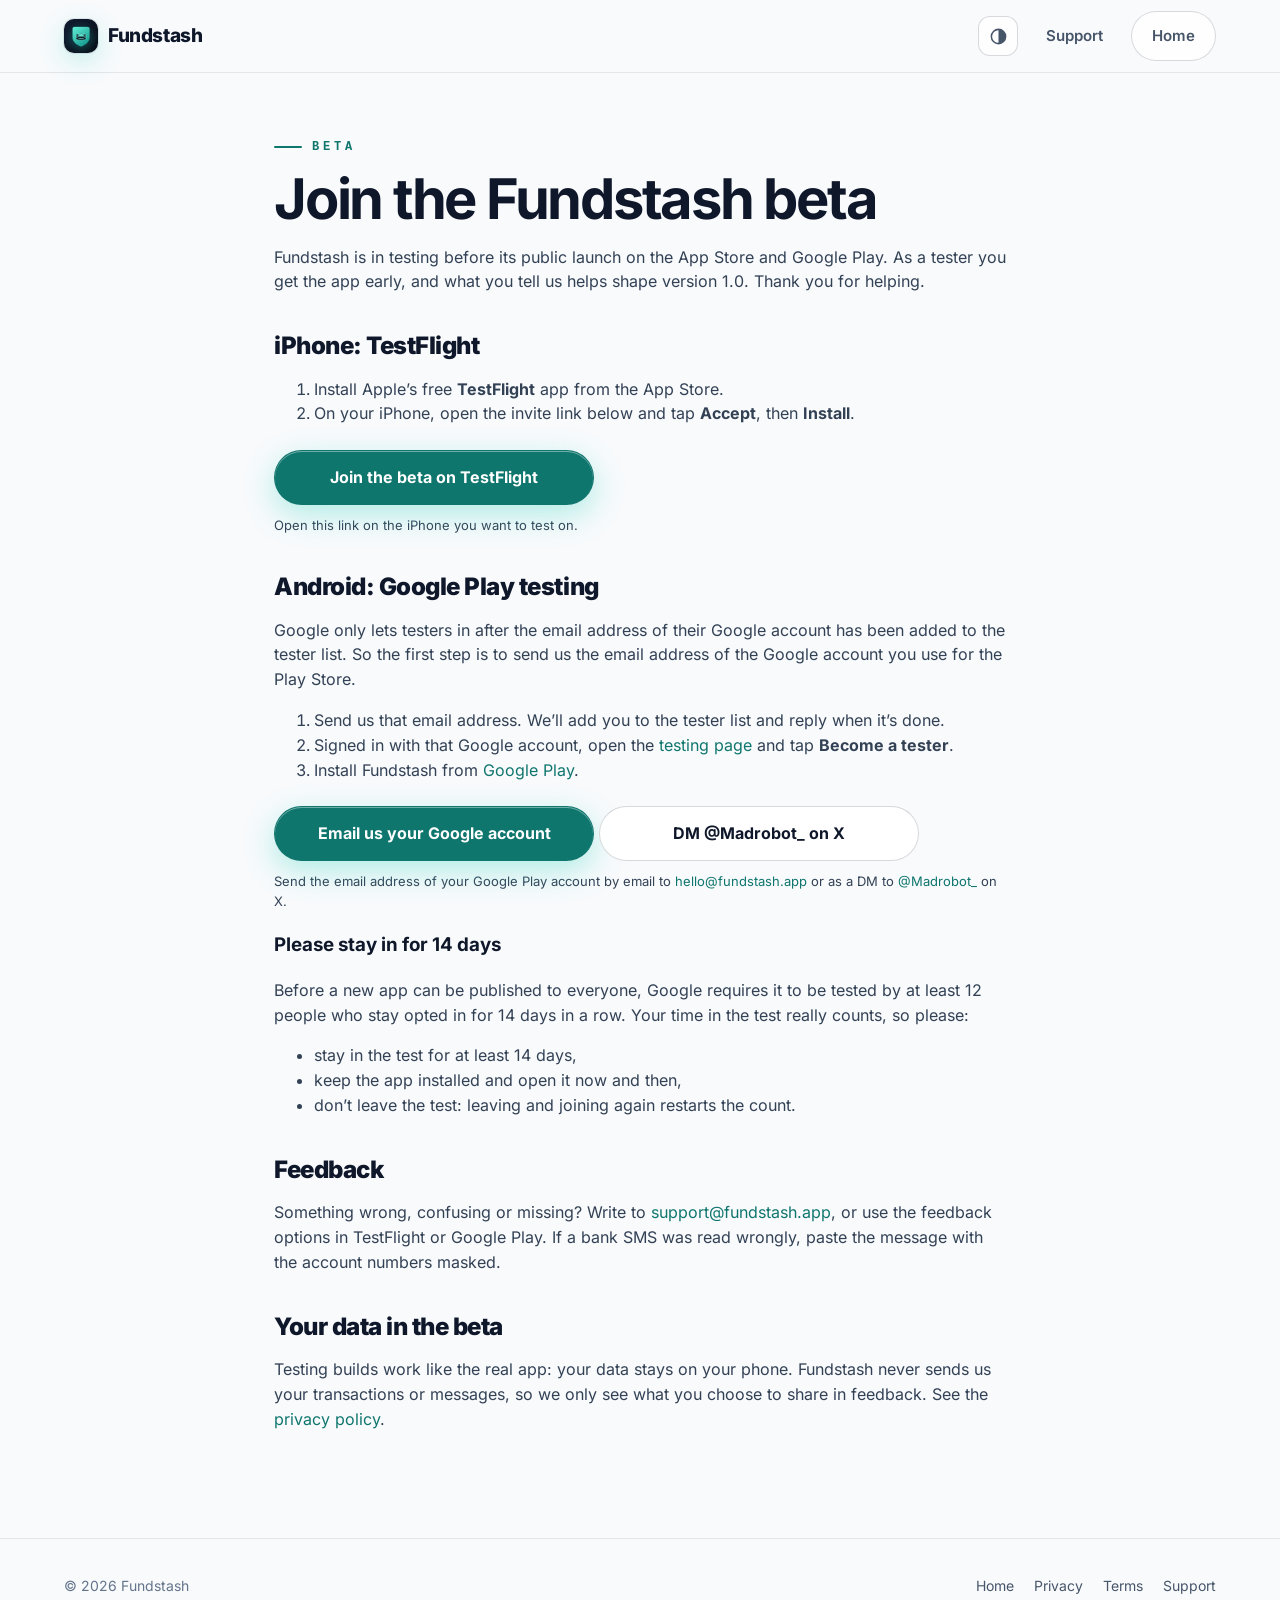
==== commit b4477226: "Beta page: testers can DM their Google account email on X" ====
--- a/beta/index.html
+++ b/beta/index.html
@@ -52,8 +52,8 @@
     </ol>
     <div class="add-to-app">
       <a class="btn btn-primary" href="mailto:hello@fundstash.app?subject=Add%20me%20to%20the%20Android%20beta&amp;body=Hi%2C%20please%20add%20me%20to%20the%20Fundstash%20Android%20beta.%0A%0AThe%20Google%20account%20email%20I%20use%20for%20Google%20Play%3A%20">Email us your Google account</a>
-      <!-- DM link: add social handle here -->
-      <p class="note">Or write to <a href="mailto:hello@fundstash.app">hello@fundstash.app</a> with the email address of your Google Play account.</p>
+      <a class="btn btn-ghost" href="https://x.com/Madrobot_" target="_blank" rel="noopener noreferrer">DM @Madrobot_ on X</a>
+      <p class="note">Send the email address of your Google Play account by email to <a href="mailto:hello@fundstash.app">hello@fundstash.app</a> or as a DM to <a href="https://x.com/Madrobot_" target="_blank" rel="noopener noreferrer">@Madrobot_</a> on X.</p>
     </div>
 
     <h3 id="fourteen-days">Please stay in for 14 days</h3>
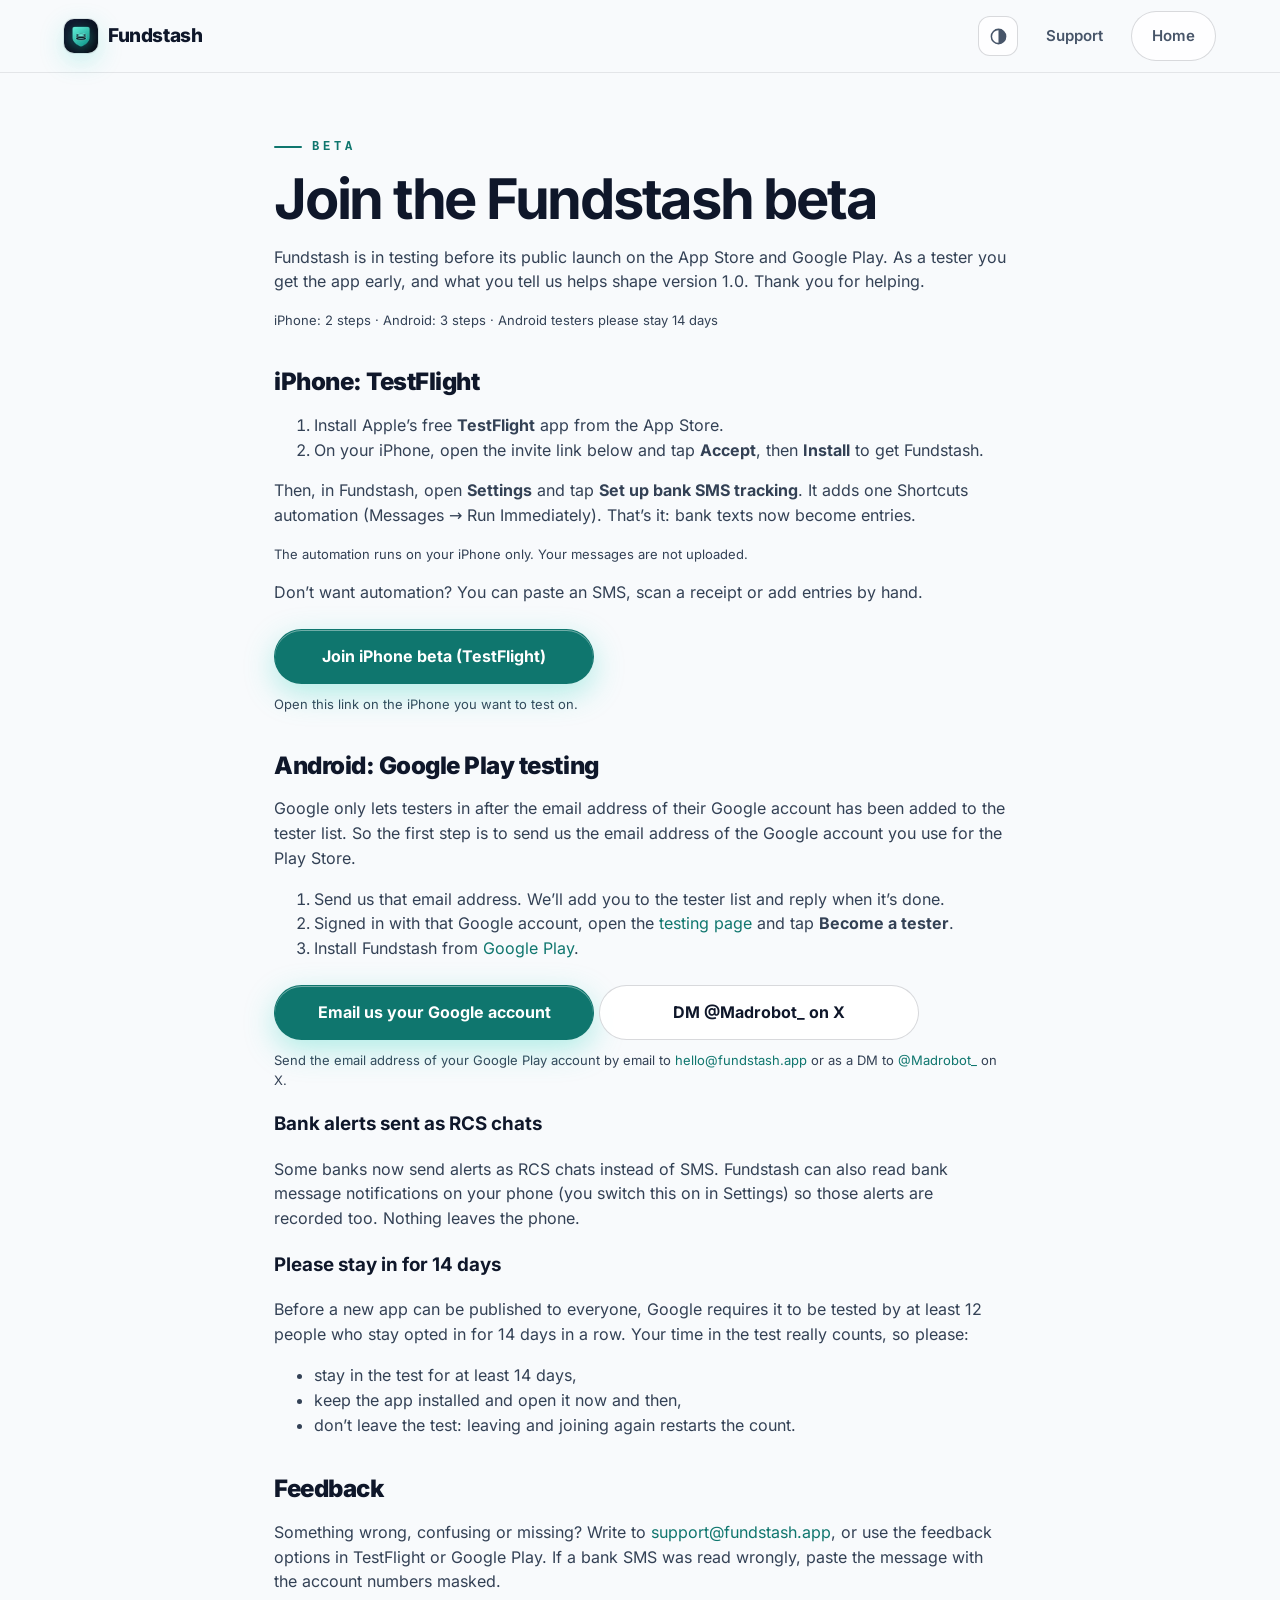
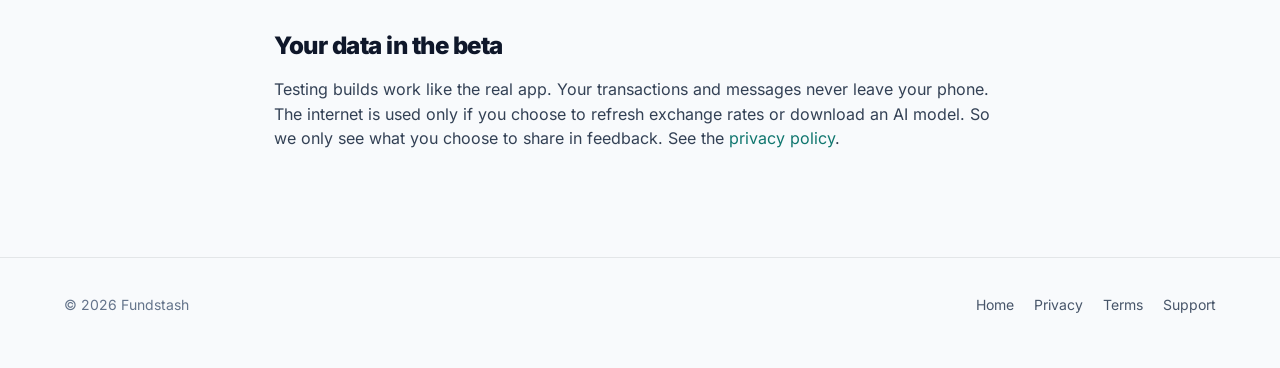
==== commit 674cf635: "Platform beta buttons with step counts, exact privacy boundary, iPhone setup steps on the beta page," ====
--- a/beta/index.html
+++ b/beta/index.html
@@ -32,14 +32,18 @@
     <div class="eyebrow">Beta</div>
     <h1>Join the Fundstash beta</h1>
     <p>Fundstash is in testing before its public launch on the App Store and Google Play. As a tester you get the app early, and what you tell us helps shape version 1.0. Thank you for helping.</p>
+    <p class="note">iPhone: 2 steps · Android: 3 steps · Android testers please stay 14 days</p>
 
     <h2 id="iphone">iPhone: TestFlight</h2>
     <ol>
       <li>Install Apple’s free <strong>TestFlight</strong> app from the App Store.</li>
-      <li>On your iPhone, open the invite link below and tap <strong>Accept</strong>, then <strong>Install</strong>.</li>
+      <li>On your iPhone, open the invite link below and tap <strong>Accept</strong>, then <strong>Install</strong> to get Fundstash.</li>
     </ol>
+    <p>Then, in Fundstash, open <strong>Settings</strong> and tap <strong>Set up bank SMS tracking</strong>. It adds one Shortcuts automation (Messages → Run Immediately). That’s it: bank texts now become entries.</p>
+    <p class="note">The automation runs on your iPhone only. Your messages are not uploaded.</p>
+    <p>Don’t want automation? You can paste an SMS, scan a receipt or add entries by hand.</p>
     <div class="add-to-app">
-      <a class="btn btn-primary" href="https://testflight.apple.com/join/BGxNwwqb">Join the beta on TestFlight</a>
+      <a class="btn btn-primary" href="https://testflight.apple.com/join/BGxNwwqb">Join iPhone beta (TestFlight)</a>
       <p class="note">Open this link on the iPhone you want to test on.</p>
     </div>
 
@@ -56,6 +60,9 @@
       <p class="note">Send the email address of your Google Play account by email to <a href="mailto:hello@fundstash.app">hello@fundstash.app</a> or as a DM to <a href="https://x.com/Madrobot_" target="_blank" rel="noopener noreferrer">@Madrobot_</a> on X.</p>
     </div>
 
+    <h3 id="rcs">Bank alerts sent as RCS chats</h3>
+    <p>Some banks now send alerts as RCS chats instead of SMS. Fundstash can also read bank message notifications on your phone (you switch this on in Settings) so those alerts are recorded too. Nothing leaves the phone.</p>
+
     <h3 id="fourteen-days">Please stay in for 14 days</h3>
     <p>Before a new app can be published to everyone, Google requires it to be tested by at least 12 people who stay opted in for 14 days in a row. Your time in the test really counts, so please:</p>
     <ul>
@@ -68,7 +75,7 @@
     <p>Something wrong, confusing or missing? Write to <a href="mailto:support@fundstash.app">support@fundstash.app</a>, or use the feedback options in TestFlight or Google Play. If a bank SMS was read wrongly, paste the message with the account numbers masked.</p>
 
     <h2 id="privacy">Your data in the beta</h2>
-    <p>Testing builds work like the real app: your data stays on your phone. Fundstash never sends us your transactions or messages, so we only see what you choose to share in feedback. See the <a href="/privacy/">privacy policy</a>.</p>
+    <p>Testing builds work like the real app. Your transactions and messages never leave your phone. The internet is used only if you choose to refresh exchange rates or download an AI model. So we only see what you choose to share in feedback. See the <a href="/privacy/">privacy policy</a>.</p>
   </main>
   <footer>
     <div class="wrap">
--- a/styles.css
+++ b/styles.css
@@ -129,6 +129,7 @@
 .eyebrow { display: inline-flex; align-items: center; gap: 10px; font-family: ui-monospace, SFMono-Regular, Menlo, Consolas, monospace; letter-spacing: 0.32em; text-transform: uppercase; color: var(--accent); font-size: 12px; font-weight: 700; }
 .eyebrow::before { content: ''; width: 28px; height: 2px; border-radius: 2px; background: var(--accent); }
 .note { color: var(--muted); font-size: 13px; }
+.cta-note { margin: 14px 0 0; }
 
 /* "Add to Fundstash App" on the shared split and IOU pages (the CSP allows no inline styles) */
 .add-to-app { margin-top: 24px; }
@@ -176,7 +177,7 @@
 #scene.ready { opacity: 1; }
 .hero .wrap { position: relative; padding-top: 110px; padding-bottom: 80px; }
 .hero-copy { max-width: 700px; }
-.hero h1 { font-size: clamp(40px, min(6.2vw, 10vh), 84px); line-height: 0.98; letter-spacing: -0.045em; font-weight: 850; margin: 22px 0 22px; }
+.hero h1 { font-size: clamp(40px, min(6.2vw, 7.5vh), 84px); line-height: 0.98; letter-spacing: -0.045em; font-weight: 850; margin: 22px 0 22px; }
 .hero h1 .line { display: block; overflow: hidden; padding-bottom: 0.06em; }
 .hero h1 .line > span { display: inline-block; will-change: transform; }
 .lead { font-size: clamp(17px, 1.6vw, 20px); color: var(--text-2); max-width: 520px; margin: 0 0 32px; }
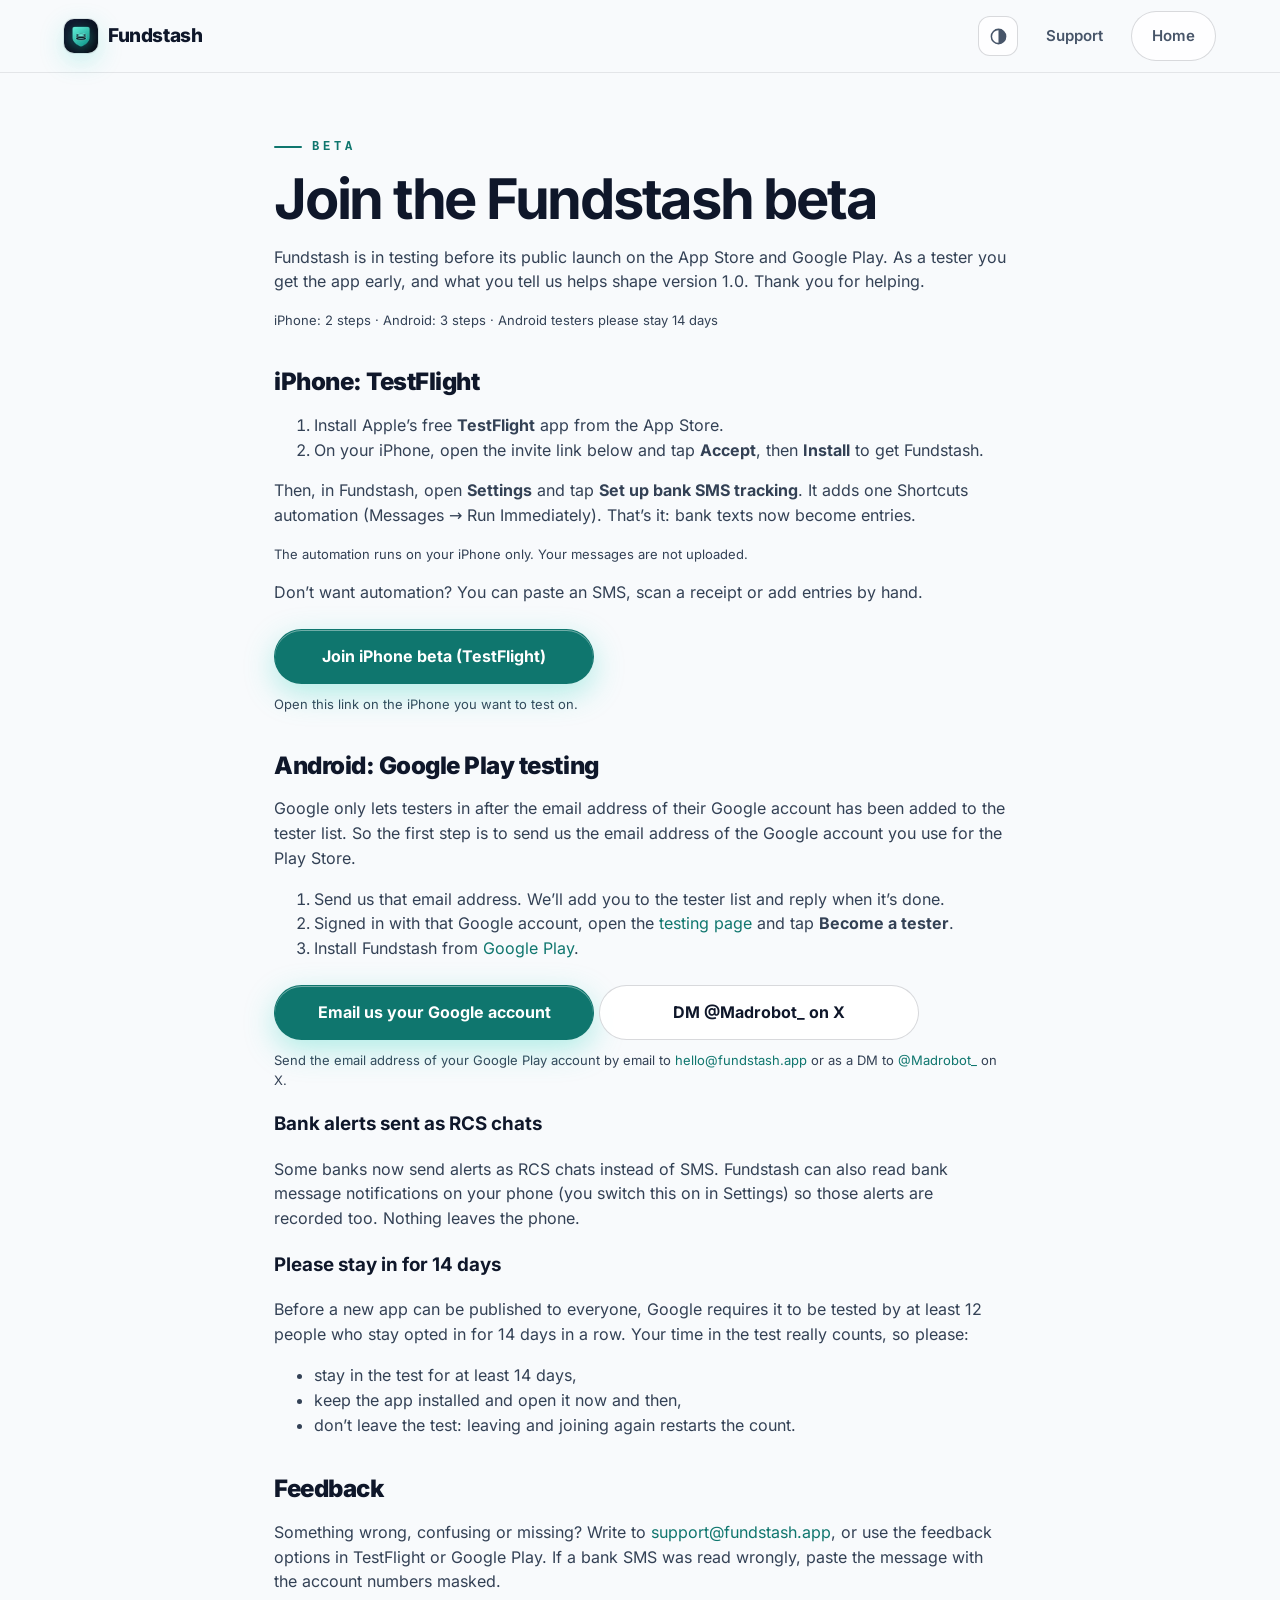
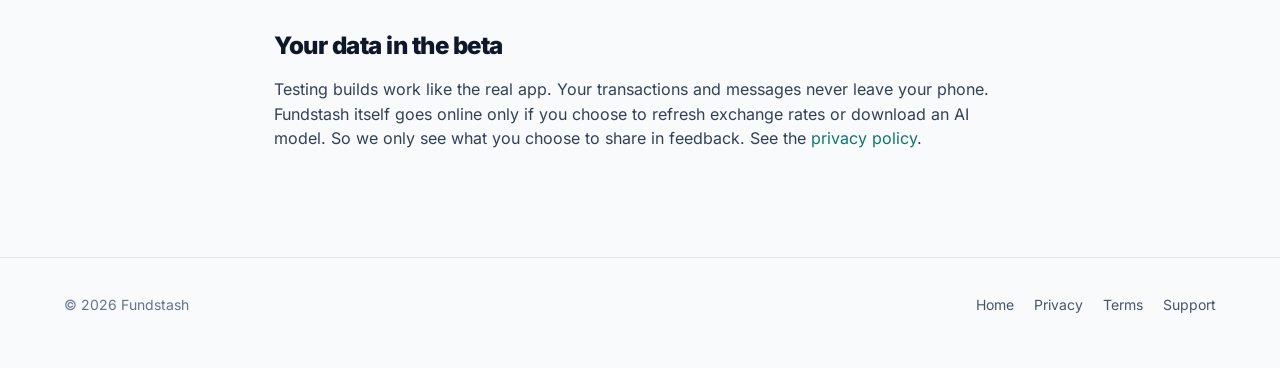
==== commit 6c49ea24: "Site copy: the app itself goes online only for rates or a model download" ====
--- a/beta/index.html
+++ b/beta/index.html
@@ -75,7 +75,7 @@
     <p>Something wrong, confusing or missing? Write to <a href="mailto:support@fundstash.app">support@fundstash.app</a>, or use the feedback options in TestFlight or Google Play. If a bank SMS was read wrongly, paste the message with the account numbers masked.</p>
 
     <h2 id="privacy">Your data in the beta</h2>
-    <p>Testing builds work like the real app. Your transactions and messages never leave your phone. The internet is used only if you choose to refresh exchange rates or download an AI model. So we only see what you choose to share in feedback. See the <a href="/privacy/">privacy policy</a>.</p>
+    <p>Testing builds work like the real app. Your transactions and messages never leave your phone. Fundstash itself goes online only if you choose to refresh exchange rates or download an AI model. So we only see what you choose to share in feedback. See the <a href="/privacy/">privacy policy</a>.</p>
   </main>
   <footer>
     <div class="wrap">
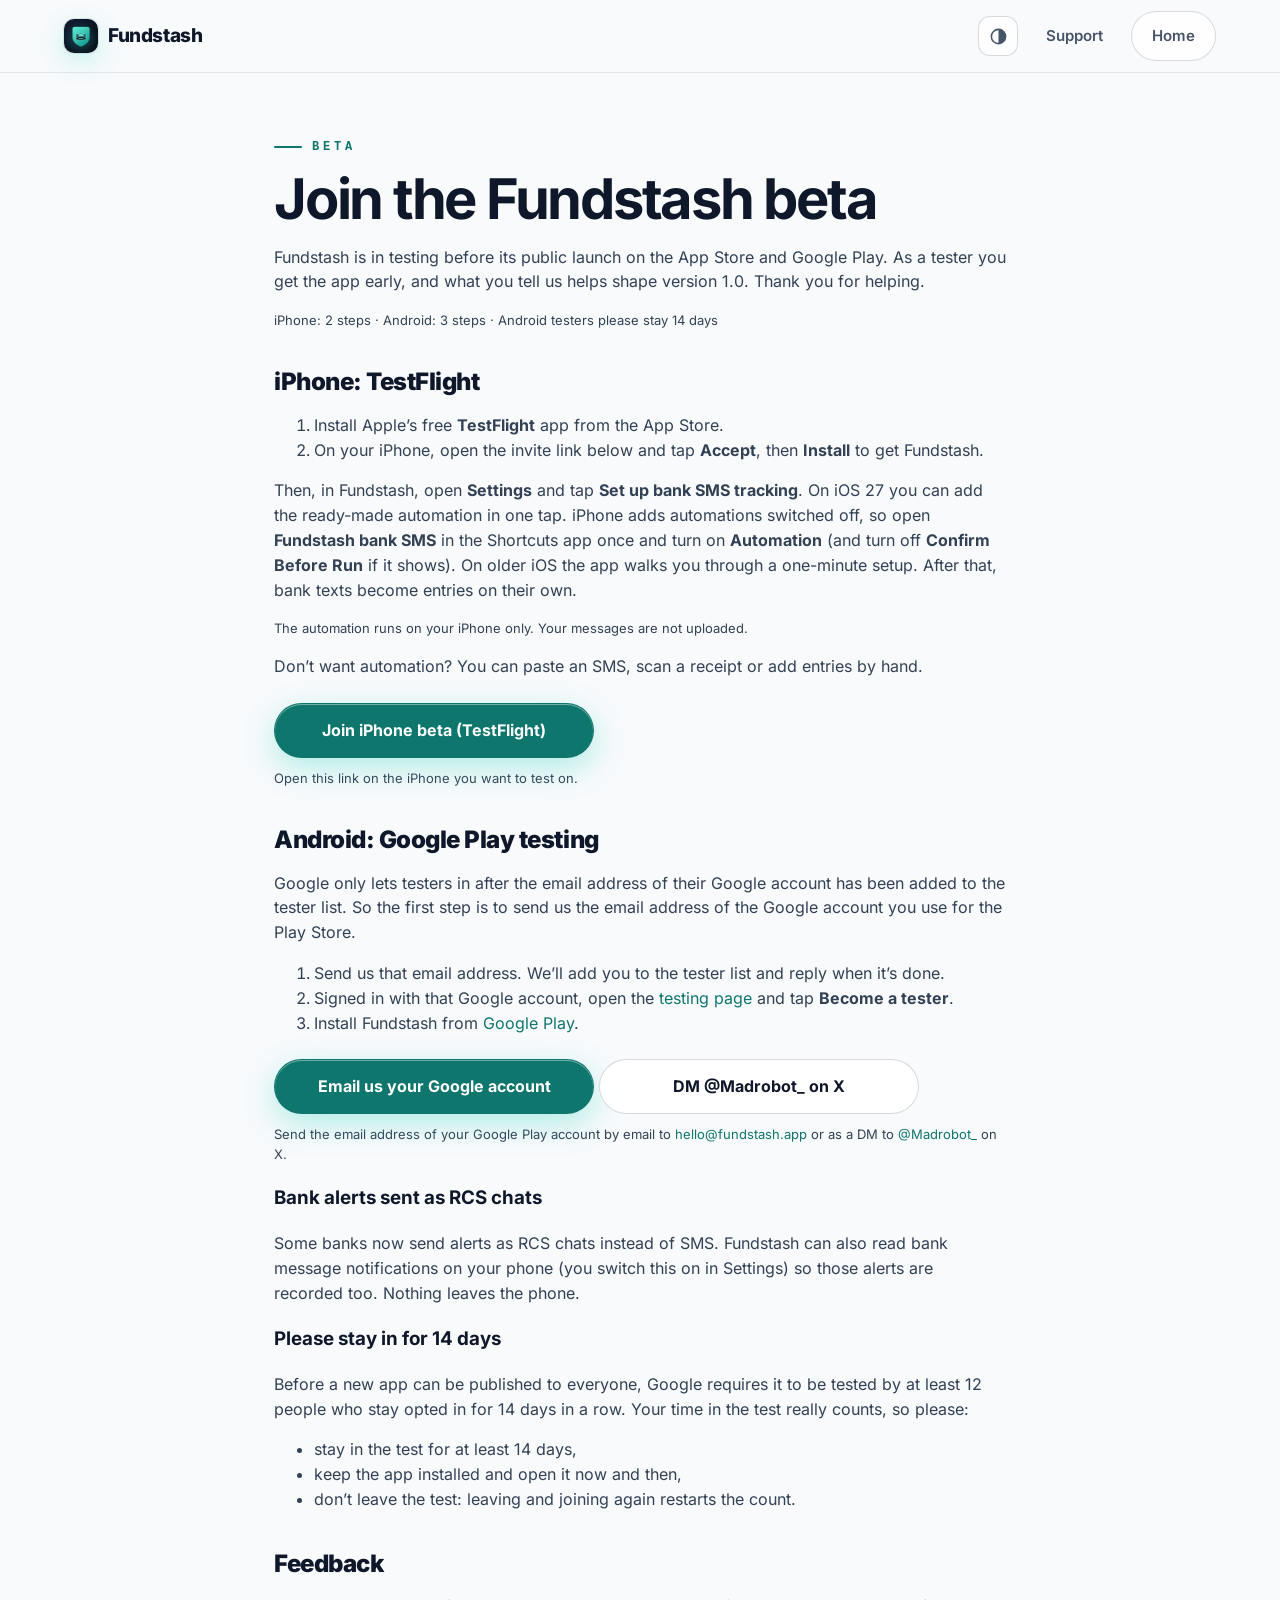
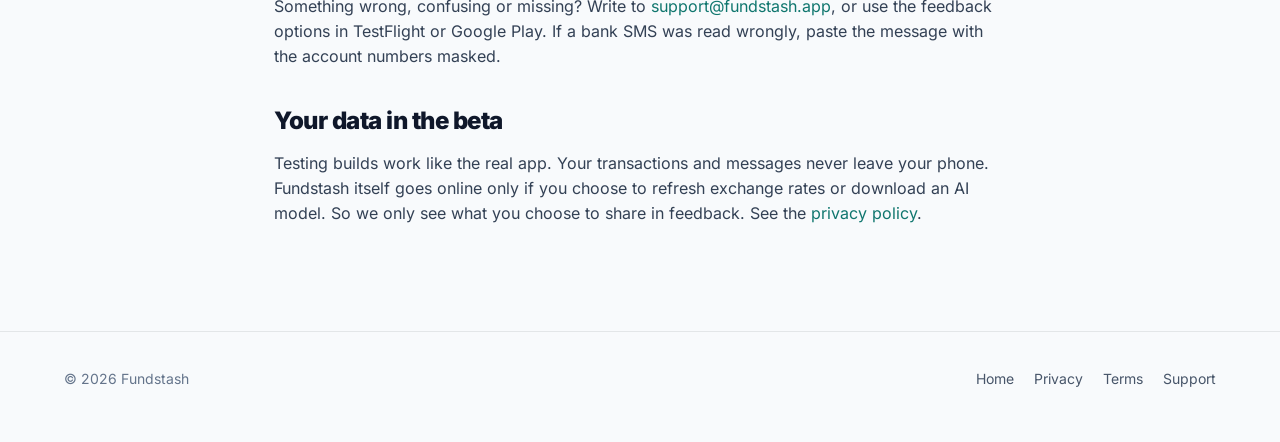
==== commit 15bc5f49: "Beta page: the iPhone automation is added in one tap, then switched on once in Shortcuts" ====
--- a/beta/index.html
+++ b/beta/index.html
@@ -39,7 +39,7 @@
       <li>Install Apple’s free <strong>TestFlight</strong> app from the App Store.</li>
       <li>On your iPhone, open the invite link below and tap <strong>Accept</strong>, then <strong>Install</strong> to get Fundstash.</li>
     </ol>
-    <p>Then, in Fundstash, open <strong>Settings</strong> and tap <strong>Set up bank SMS tracking</strong>. It adds one Shortcuts automation (Messages → Run Immediately). That’s it: bank texts now become entries.</p>
+    <p>Then, in Fundstash, open <strong>Settings</strong> and tap <strong>Set up bank SMS tracking</strong>. On iOS 27 you can add the ready-made automation in one tap. iPhone adds automations switched off, so open <strong>Fundstash bank SMS</strong> in the Shortcuts app once and turn on <strong>Automation</strong> (and turn off <strong>Confirm Before Run</strong> if it shows). On older iOS the app walks you through a one-minute setup. After that, bank texts become entries on their own.</p>
     <p class="note">The automation runs on your iPhone only. Your messages are not uploaded.</p>
     <p>Don’t want automation? You can paste an SMS, scan a receipt or add entries by hand.</p>
     <div class="add-to-app">
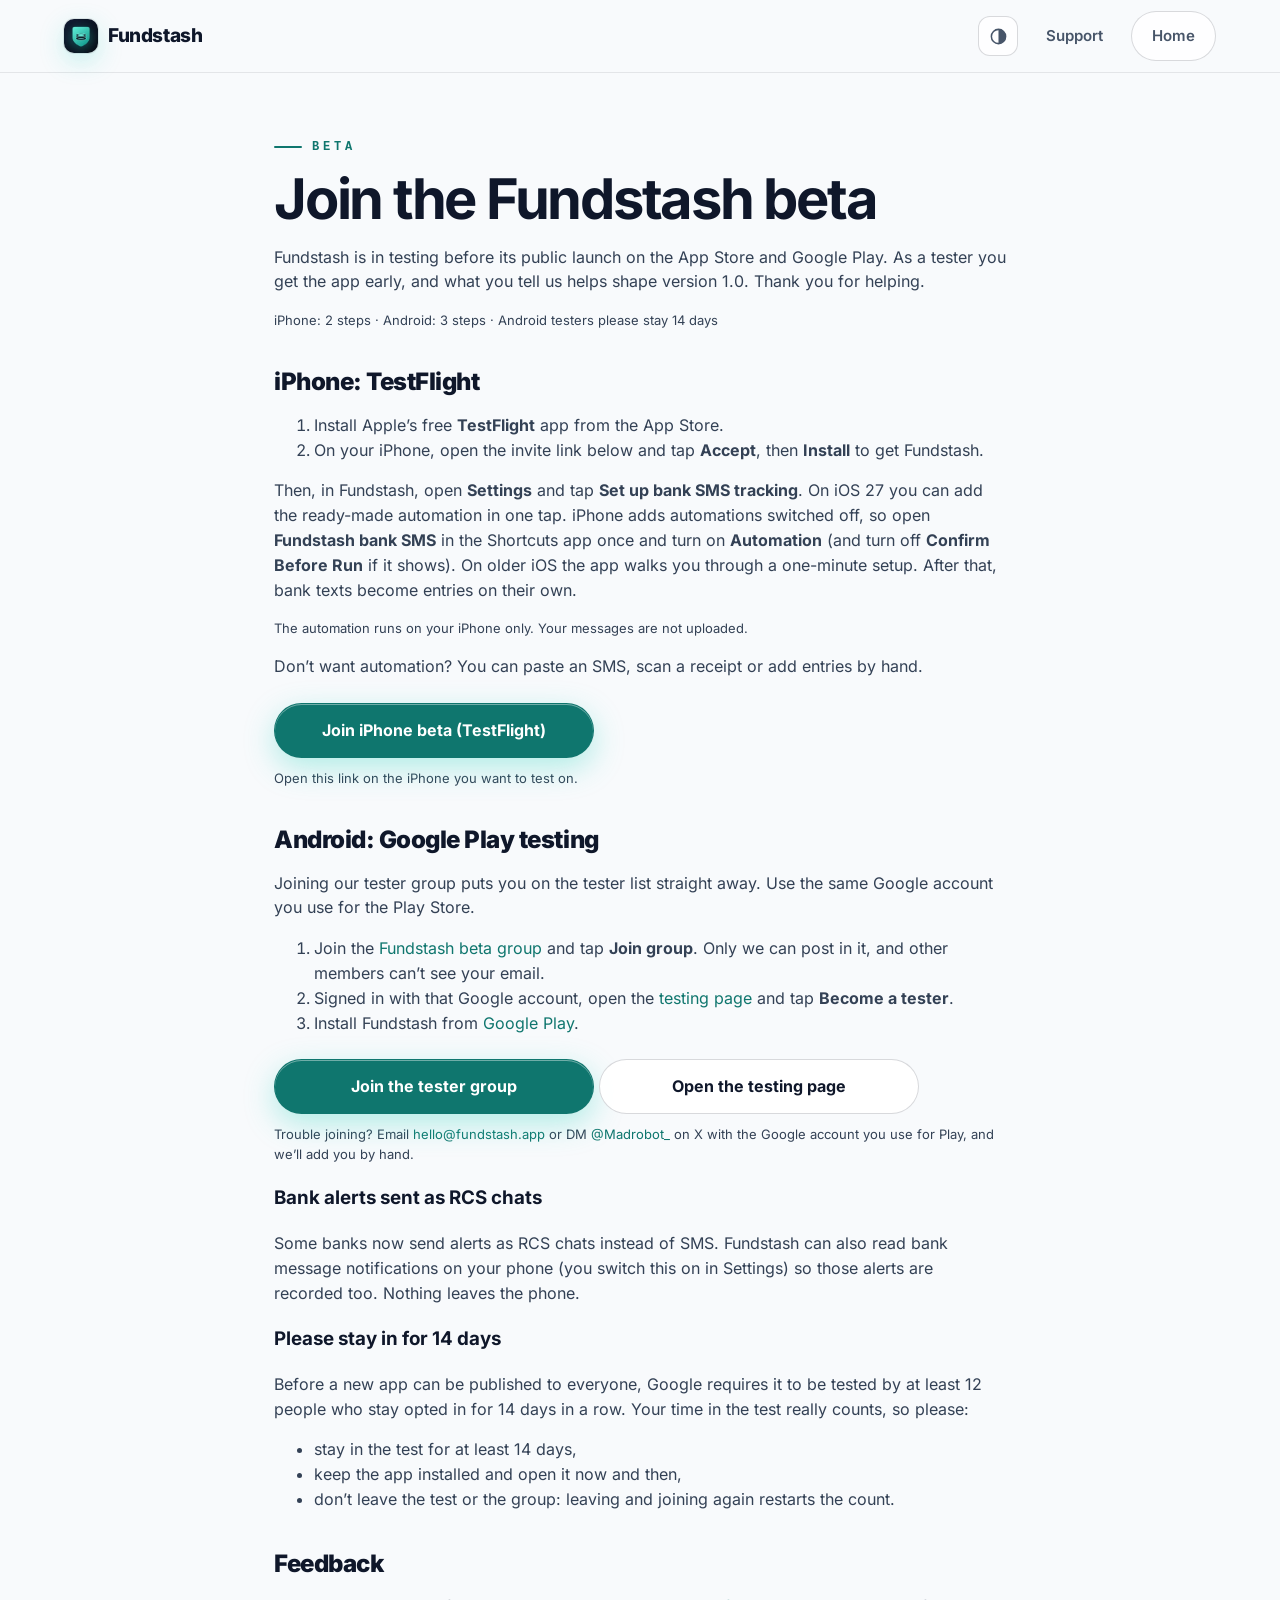
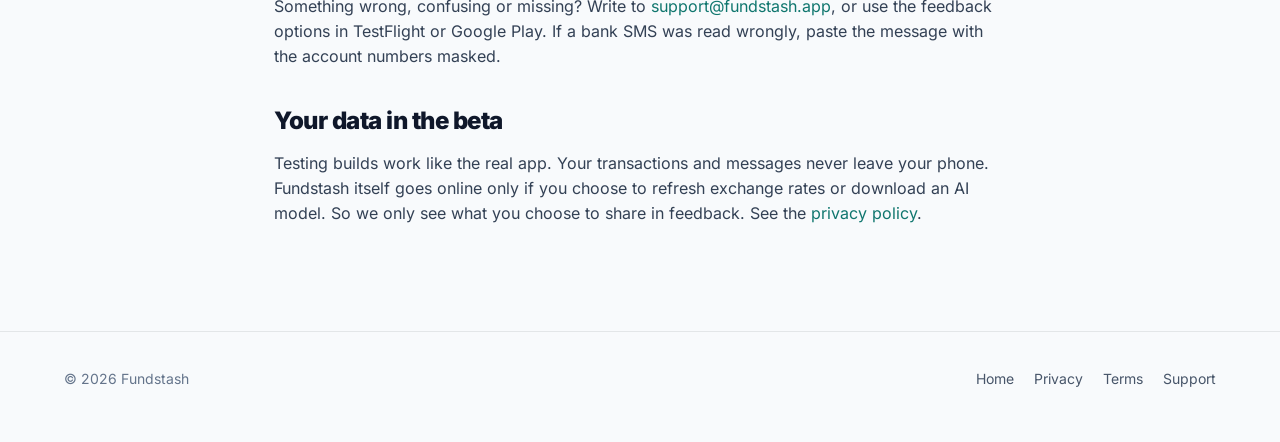
==== commit 04718cc5: "Beta page: Android testers join the Google Group instead of emailing their account" ====
--- a/beta/index.html
+++ b/beta/index.html
@@ -48,16 +48,16 @@
     </div>
 
     <h2 id="android">Android: Google Play testing</h2>
-    <p>Google only lets testers in after the email address of their Google account has been added to the tester list. So the first step is to send us the email address of the Google account you use for the Play Store.</p>
+    <p>Joining our tester group puts you on the tester list straight away. Use the same Google account you use for the Play Store.</p>
     <ol>
-      <li>Send us that email address. We’ll add you to the tester list and reply when it’s done.</li>
+      <li>Join the <a href="https://groups.google.com/g/fundstash-beta" target="_blank" rel="noopener noreferrer">Fundstash beta group</a> and tap <strong>Join group</strong>. Only we can post in it, and other members can’t see your email.</li>
       <li>Signed in with that Google account, open the <a href="https://play.google.com/apps/testing/com.fundstash.app">testing page</a> and tap <strong>Become a tester</strong>.</li>
       <li>Install Fundstash from <a href="https://play.google.com/store/apps/details?id=com.fundstash.app">Google Play</a>.</li>
     </ol>
     <div class="add-to-app">
-      <a class="btn btn-primary" href="mailto:hello@fundstash.app?subject=Add%20me%20to%20the%20Android%20beta&amp;body=Hi%2C%20please%20add%20me%20to%20the%20Fundstash%20Android%20beta.%0A%0AThe%20Google%20account%20email%20I%20use%20for%20Google%20Play%3A%20">Email us your Google account</a>
-      <a class="btn btn-ghost" href="https://x.com/Madrobot_" target="_blank" rel="noopener noreferrer">DM @Madrobot_ on X</a>
-      <p class="note">Send the email address of your Google Play account by email to <a href="mailto:hello@fundstash.app">hello@fundstash.app</a> or as a DM to <a href="https://x.com/Madrobot_" target="_blank" rel="noopener noreferrer">@Madrobot_</a> on X.</p>
+      <a class="btn btn-primary" href="https://groups.google.com/g/fundstash-beta" target="_blank" rel="noopener noreferrer">Join the tester group</a>
+      <a class="btn btn-ghost" href="https://play.google.com/apps/testing/com.fundstash.app">Open the testing page</a>
+      <p class="note">Trouble joining? Email <a href="mailto:hello@fundstash.app">hello@fundstash.app</a> or DM <a href="https://x.com/Madrobot_" target="_blank" rel="noopener noreferrer">@Madrobot_</a> on X with the Google account you use for Play, and we’ll add you by hand.</p>
     </div>
 
     <h3 id="rcs">Bank alerts sent as RCS chats</h3>
@@ -68,7 +68,7 @@
     <ul>
       <li>stay in the test for at least 14 days,</li>
       <li>keep the app installed and open it now and then,</li>
-      <li>don’t leave the test: leaving and joining again restarts the count.</li>
+      <li>don’t leave the test or the group: leaving and joining again restarts the count.</li>
     </ul>
 
     <h2 id="feedback">Feedback</h2>
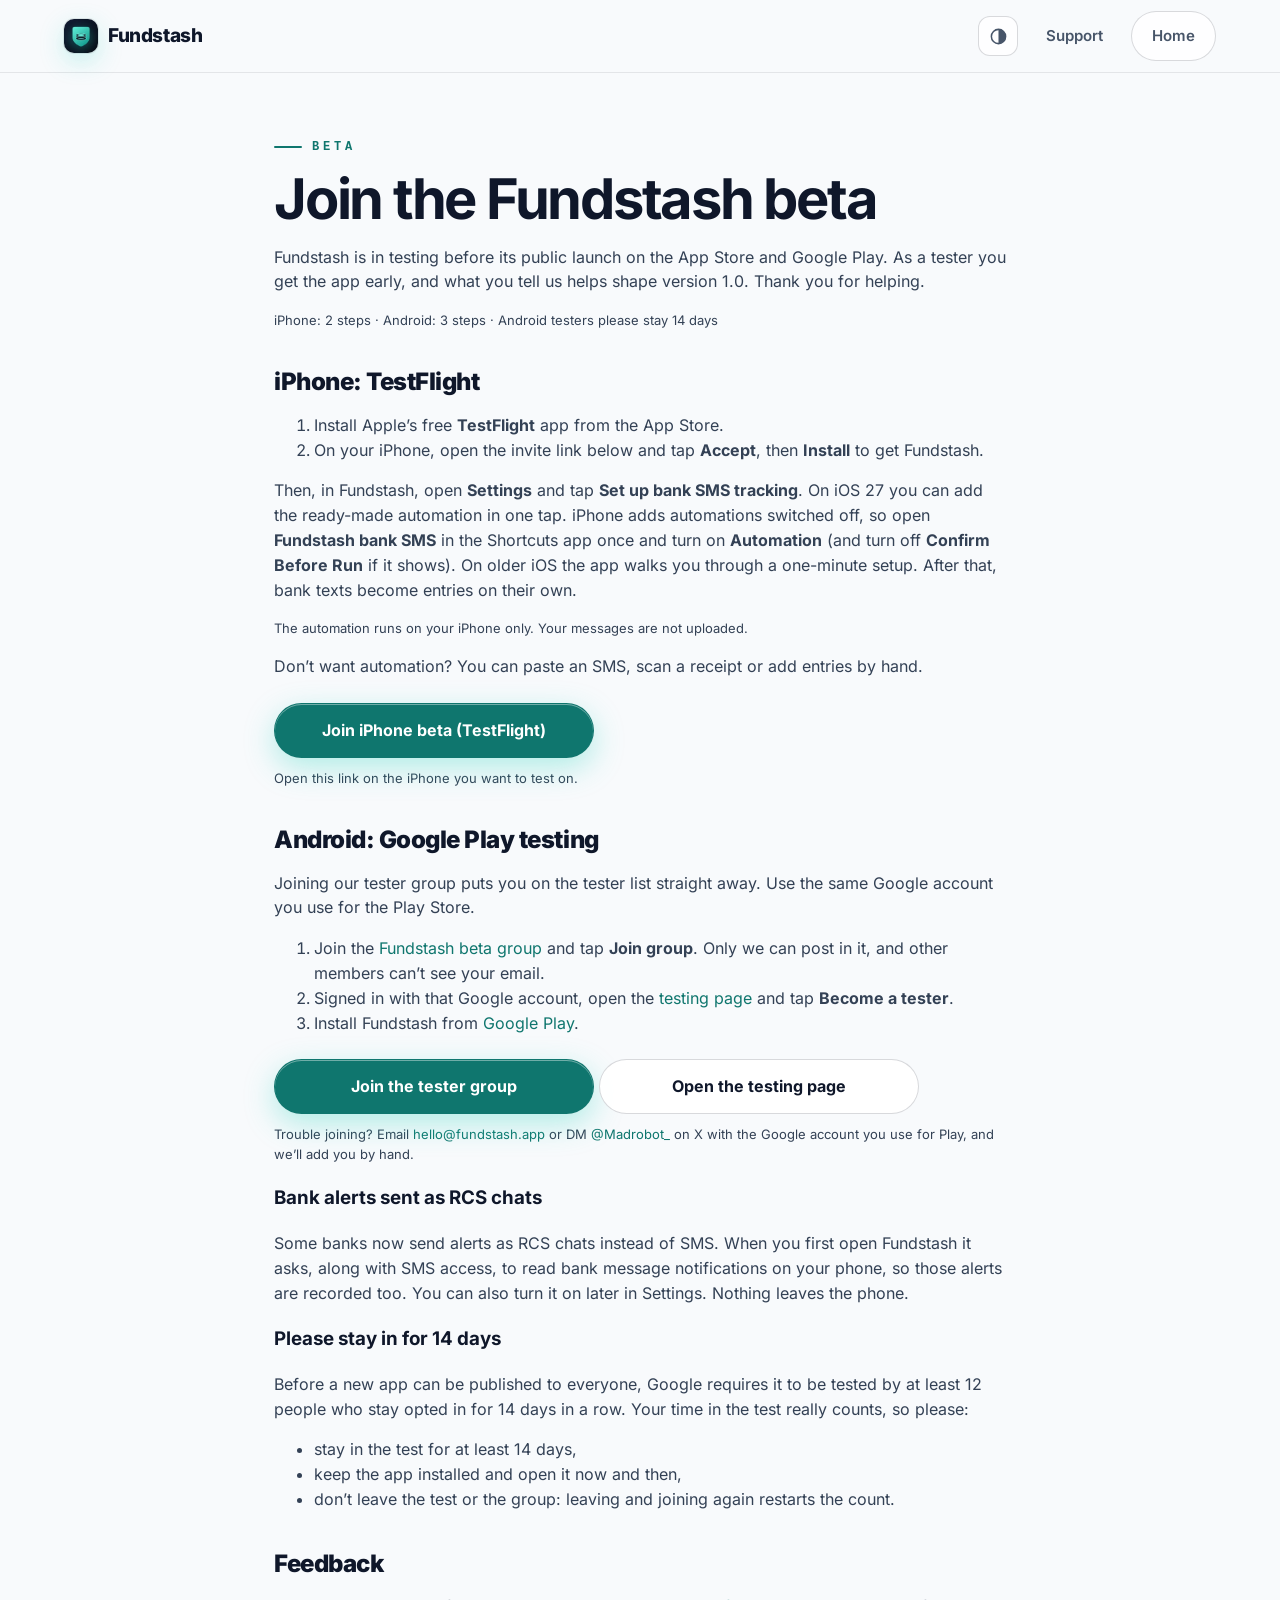
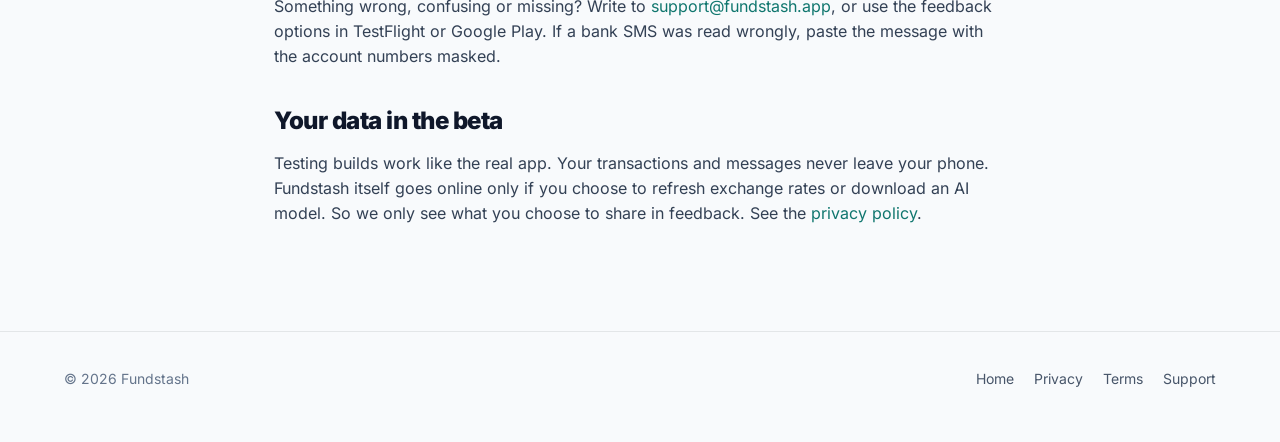
==== commit ea0f0b0f: "Site and privacy policy say bank notification access is asked for along with SMS access" ====
--- a/beta/index.html
+++ b/beta/index.html
@@ -61,7 +61,7 @@
     </div>
 
     <h3 id="rcs">Bank alerts sent as RCS chats</h3>
-    <p>Some banks now send alerts as RCS chats instead of SMS. Fundstash can also read bank message notifications on your phone (you switch this on in Settings) so those alerts are recorded too. Nothing leaves the phone.</p>
+    <p>Some banks now send alerts as RCS chats instead of SMS. When you first open Fundstash it asks, along with SMS access, to read bank message notifications on your phone, so those alerts are recorded too. You can also turn it on later in Settings. Nothing leaves the phone.</p>
 
     <h3 id="fourteen-days">Please stay in for 14 days</h3>
     <p>Before a new app can be published to everyone, Google requires it to be tested by at least 12 people who stay opted in for 14 days in a row. Your time in the test really counts, so please:</p>
